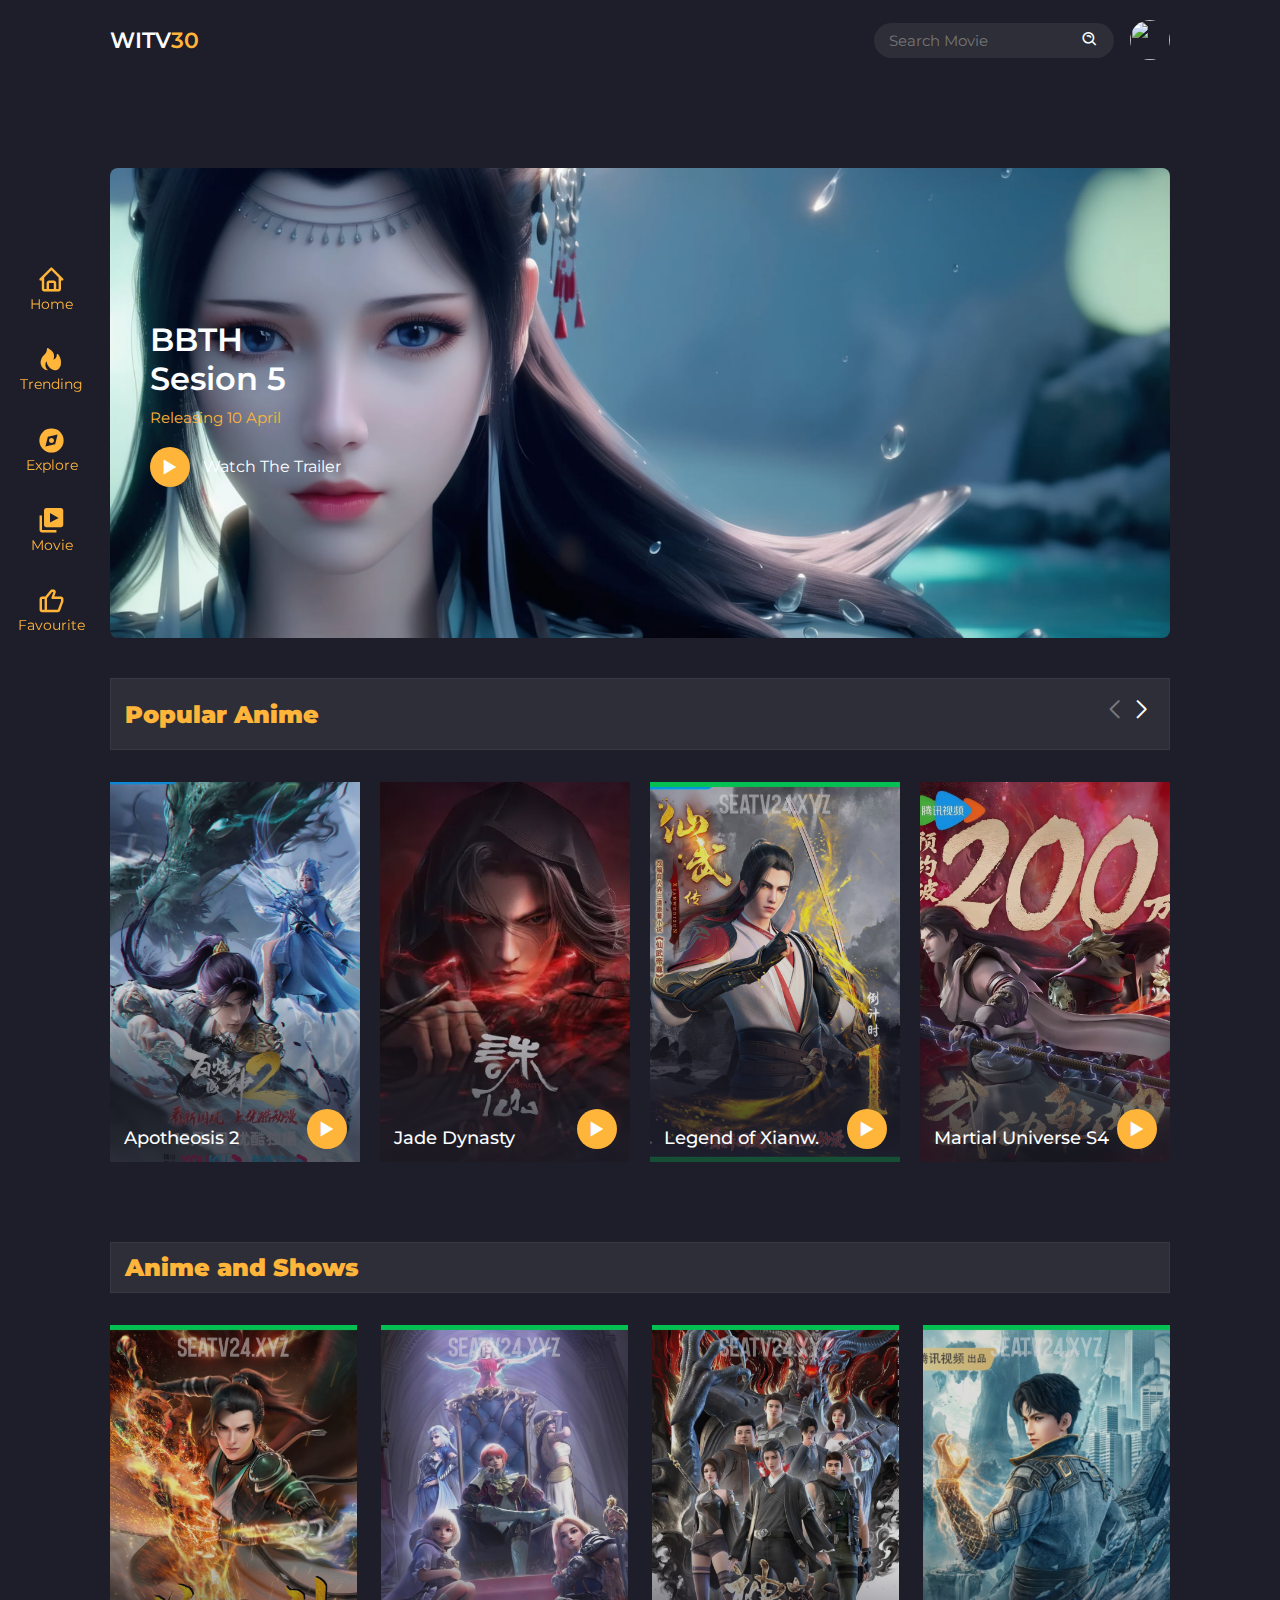
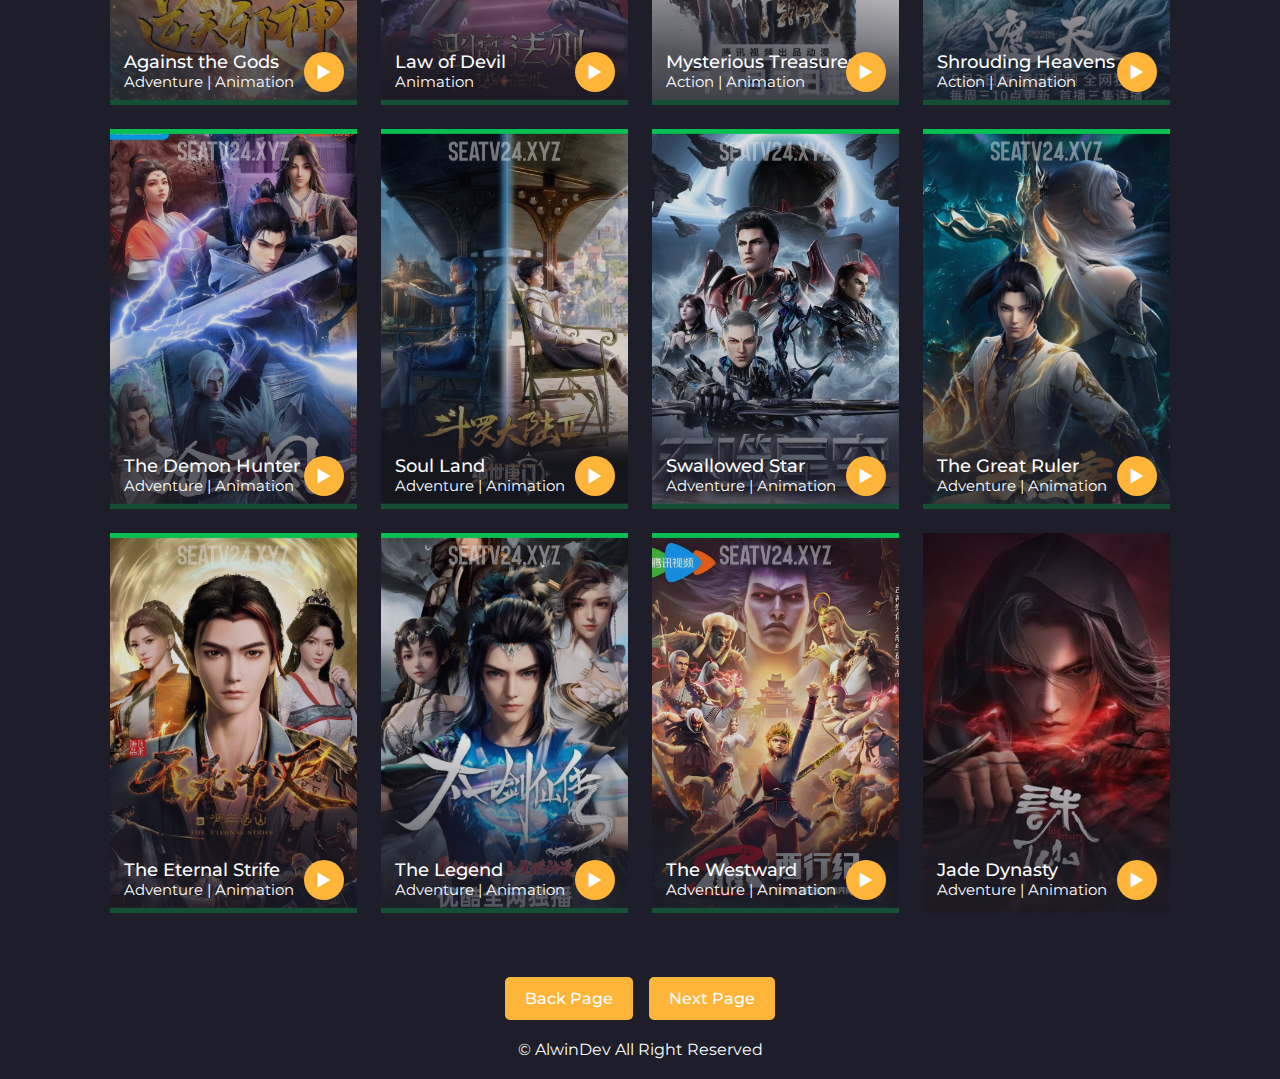
==== pages/pages-1.html @ a7ec6354 "donghua cina" ====
<!DOCTYPE html>
<html lang="en">
<head>
    <meta charset="UTF-8">
    <meta name="viewport" content="width=device-width, initial-scale=1.0">
    <title>Movie</title>
    <!-- link css -->
    <link rel="stylesheet" href="../css/style.css">
    <!-- link untuk swiper css -->
    <link rel="stylesheet" href="../css/swiper-bundle.min.css">



    <!-- link FA icons -->
    <link rel="shortcut icon" href="../img/fav-icon.png" type="image/x-icon">
    <!-- link boxicons -->
    <link href='https://unpkg.com/boxicons@2.1.4/css/boxicons.min.css' rel='stylesheet'>
</head>
<body>
    <!-- header -->
    <header>
        <!-- navbar -->
        <div class="nav container">
            <!-- logo -->
            <a href="../index.html" class="logo">
                WITV<span>30</span>
            </a>
            <!-- Search Box -->
            <div class="search-box">
                <input type="search" name="" id="search" placeholder="Search Movie" search-box2>
                <i class='bx bx-search-alt'></i>
            </div>
            <!-- User  -->
            <a href="#" class="user">
                <img src="../img/user-1.jpg" alt="" class="user-img">
            </a>

            <!-- todo NavBar -->
            <div class="navBar">
                <a href="../index.html" class="nav-link nav-active" >
                    <i class='bx bx-home'></i>
                    <span class="nav-link-title">Home</span>
                </a>
                <a href="../index.html#popular" class="nav-link">
                    <i class='bx bxs-hot'></i>
                    <span class="nav-link-title">Trending</span>
                </a>
                <a href="../index.html#movies" class="nav-link">
                    <i class='bx bxs-compass' ></i>
                    <span class="nav-link-title">Explore</span>
                </a>
                <a href="../movie/movie.html" class="nav-link">
                    <i class='bx bxs-videos'></i>
                    <span class="nav-link-title">Movie</span>
                </a>
                <a href="../favourite/like.html" class="nav-link">
                    <i class='bx bx-like' ></i>
                    <span class="nav-link-title">Favourite</span>
                </a>
            </div>
        </div>
    </header>

    <!-- Home  -->
    <section class="home container" id="home">
        <img src="../images/img/bg/yuyun.jpeg" alt="" class="home-img">
        <div class="home-text">
            <h1 class="home-title">BBTH<br>Sesion 5</h1>
            <p>Releasing 10 April</p>
            <a href="../favourite/pages/xiaoyan.html" class="watch-btn">
                <i class='bx bx-play' ></i>
                <span>Watch The Trailer</span>
            </a>
        </div>
    </section>

    <!--todo Popular Section Start-->
        <section class="popular container" id="popular">

            <div class="heading">
                <h2 class="heading-title">Popular Anime</h2>
                <!-- Swipper -->
                <div class="swiper-btn">
                  <div class="swiper-button-prev"></div>
                  <div class="swiper-button-next"></div>
                  <!-- <div class="swiper-pagination"></div> -->
                </div>
            </div>


            <div class="popular-content swiper">
                <div class="swiper-wrapper">
                    <!-- untuk MOVIES BOX 1 -->
                    <div class="swiper-slide">
                        <div class="movie-box" data-name="spider">
                            <img src="../images/img/Popular/Apotheosis-S2.webp" alt="" class="movie-box-img">
                            <div class="box-text">
                                <h2 class="movie-title">Apotheosis 2</h2>
                                <span class="movie-type"></span>
                                <a href="favourite/pages/apoteosis.html" class="watch-btn play-btn">
                                    <i class='bx bx-play'></i>
                                    
                                </a>
                            </div>
                        </div>
                    </div>
                    <div class="swiper-slide">
                        <div class="movie-box" data-name="spider">
                            <img src="../images/img/Popular/Jade Dynasty.webp" alt="" class="movie-box-img">
                            <div class="box-text">
                                <h2 class="movie-title">Jade Dynasty</h2>
                                <span class="movie-type"></span>
                                <a href="#" class="watch-btn play-btn">
                                    <i class='bx bx-play'></i>
                                    
                                </a>
                            </div>
                        </div>
                    </div>
                    <div class="swiper-slide">
                        <div class="movie-box">
                            <img src="../images/img/Popular/Legend of Xianw.webp" alt="" class="movie-box-img">
                            <div class="box-text">
                                <h2 class="movie-title">Legend of Xianw.</h2>
                                <span class="movie-type"></span>
                                <a href="#" class="watch-btn play-btn">
                                    <i class='bx bx-play'></i>
                                    
                                </a>
                            </div>
                        </div>
                    </div>
                    <div class="swiper-slide">
                        <div class="movie-box">
                            <img src="../images/img/Popular/Martial Universe S4.webp" alt="" class="movie-box-img">
                            <div class="box-text">
                                <h2 class="movie-title">Martial Universe S4</h2>
                                <span class="movie-type"></span>
                                <a href="#" class="watch-btn play-btn">
                                    <i class='bx bx-play'></i>
                                    
                                </a>
                            </div>
                        </div>
                    </div>
                    <div class="swiper-slide">
                        <div class="movie-box" >
                            <img src="../images/img/Popular/martial-god-asura.webp" alt="" class="movie-box-img">
                            <div class="box-text">
                                <h2 class="movie-title">Martial God Asura</h2>
                                <span class="movie-type"></span>
                                <a href="#" class="watch-btn play-btn">
                                    <i class='bx bx-play'></i>
                                    
                                </a>
                            </div>
                        </div>
                    </div>
                    <div class="swiper-slide">
                        <div class="movie-box" >
                            <img src="../images/img/Popular/Mortals-Journey-to-Immortality-2.webp" alt="" class="movie-box-img">
                            <div class="box-text">
                                <h2 class="movie-title">Mortals Journey to Immortality 2</h2>
                                <span class="movie-type"></span>
                                <a href="#" class="watch-btn play-btn">
                                    <i class='bx bx-play'></i>
                                    
                                </a>
                            </div>
                        </div>
                    </div>
                    <div class="swiper-slide">
                        <div class="movie-box" >
                            <img src="../images/img/Popular/Perfect World.webp" alt="" class="movie-box-img">
                            <div class="box-text">
                                <h2 class="movie-title">Perfect World</h2>
                                <span class="movie-type"></span>
                                <a href="#" class="watch-btn play-btn">
                                    <i class='bx bx-play'></i>
                                    
                                </a>
                            </div>
                        </div>
                    </div>
                    <div class="swiper-slide">
                        <div class="movie-box">
                            <img src="../images/img/Popular/Renegade Immortal.webp" alt="" class="movie-box-img">
                            <div class="box-text">
                                <h2 class="movie-title">Renegade Immortal</h2>
                                <span class="movie-type"></span>
                                <a href="#" class="watch-btn play-btn">
                                    <i class='bx bx-play'></i>
                                    
                                </a>
                            </div>
                        </div>
                    </div>
                    <div class="swiper-slide">
                        <div class="movie-box">
                            <img src="../images/img/Popular/xioyan.webp" alt="" class="movie-box-img">
                            <div class="box-text">
                                <h2 class="movie-title">BBTH S5</h2>
                                <span class="movie-type"></span>
                                <a href="favourite/pages/xiaoyan.html" class="watch-btn play-btn">
                                    <i class='bx bx-play'></i>
                                    
                                </a>
                            </div>
                        </div>
                    </div>
    

                  </div>
            </div>
            </div>
        </section>
    <!--todo Popupar Section Start -->

    <!--todo Movies Section Start -->
        <section class="movies container" id="movies">
            <div class="heading">
                <h2 class="heading-title">Anime and Shows</h2>
            </div>
            <!-- Movie Content -->
            <div class="movies-content">
                <!-- Movie Box 1 -->
                <div class="movie-box" data-name="jumanji">
                    <img src="../images/img/doghua/Against-the-Gods.webp" alt="" class="movie-box-img">
                    <div class="box-text">
                        <h2 class="movie-title">Against the Gods</h2>
                        <span class="movie-type">Adventure | Animation</span>
                        <a href="play-page.html" class="watch-btn play-btn">
                            <i class='bx bx-play' ></i>
                        </a>
                    </div>
                </div>
                <!-- Movie Box 2 -->
                <div class="movie-box">
                    <img src="../images/img/doghua/Law of Devil.webp" alt="" class="movie-box-img">
                    <div class="box-text">
                        <h2 class="movie-title">Law of Devil</h2>
                        <span class="movie-type">Animation</span>
                        <a href="" class="watch-btn play-btn">
                            <i class='bx bx-play'></i>
                        </a>
                    </div>
                </div>
                <!-- Movie Box 3 -->
                <div class="movie-box">
                    <img src="../images/img/doghua/Mysterious Treasures.webp" alt="" class="movie-box-img">
                    <div class="box-text">
                        <h2 class="movie-title">Mysterious Treasures</h2>
                        <span class="movie-type">Action | Animation</span>
                        <a href="#" class="watch-btn play-btn">
                            <i class='bx bx-play' ></i>
                        </a>
                    </div>
                </div>
                <!-- Movie Box 4 -->
                <div class="movie-box">
                    <img src="../images/img/doghua/Shrouding-Heavens.webp" alt="" class="movie-box-img">
                    <div class="box-text">
                        <h2 class="movie-title">Shrouding Heavens</h2>
                        <span class="movie-type">Action | Animation</span>
                        <a href="#" class="watch-btn play-btn">
                            <i class='bx bx-play' ></i>
                        </a>
                    </div>
                </div>
                <!-- Movie Box 5 -->
                <div class="movie-box">
                    <img src="../images/img/doghua/The-demon-hunter.webp" alt="" class="movie-box-img">
                    <div class="box-text">
                        <h2 class="movie-title">The Demon Hunter</h2>
                        <span class="movie-type">Adventure | Animation</span>
                        <a href="#" class="watch-btn play-btn">
                            <i class='bx bx-play' ></i>
                        </a>
                    </div>
                </div>
                <!-- Movie Box 6 -->
                <div class="movie-box">
                    <img src="../images/img/doghua/Soul-Land.webp" alt="" class="movie-box-img">
                    <div class="box-text">
                        <h2 class="movie-title">Soul Land</h2>
                        <span class="movie-type">Adventure | Animation</span>
                        <a href="#" class="watch-btn play-btn">
                            <i class='bx bx-play' ></i>
                        </a>
                    </div>
                </div>
                <!-- Movie Box 7 -->
                <div class="movie-box">
                    <img src="../images/img/doghua/Swallowed Star.webp" alt="" class="movie-box-img">
                    <div class="box-text">
                        <h2 class="movie-title">Swallowed Star</h2>
                        <span class="movie-type">Adventure | Animation</span>
                        <a href="#" class="watch-btn play-btn">
                            <i class='bx bx-play' ></i>
                        </a>
                    </div>
                </div>

                <!-- Movie Box 8 -->
                <div class="movie-box">
                    <img src="../images/img/doghua/The Great Ruler S1.webp" alt="" class="movie-box-img">
                    <div class="box-text">
                        <h2 class="movie-title">The Great Ruler</h2>
                        <span class="movie-type">Adventure | Animation</span>
                        <a href="../favourite/pages/greatruller.html" class="watch-btn play-btn">
                            <i class='bx bx-play' ></i>
                        </a>
                    </div>
                </div>
                <!-- Movie Box 9 -->
                <div class="movie-box">
                    <img src="../images/img/doghua/The-Eternal-Strife.webp" alt="" class="movie-box-img">
                    <div class="box-text">
                        <h2 class="movie-title">The Eternal Strife</h2>
                        <span class="movie-type">Adventure | Animation</span>
                        <a href="#" class="watch-btn play-btn">
                            <i class='bx bx-play' ></i>
                        </a>
                    </div>
                </div>
                <!-- Movie Box 10 -->
                <div class="movie-box">
                    <img src="../images/img/doghua/The-Legend.webp" alt="" class="movie-box-img">
                    <div class="box-text">
                        <h2 class="movie-title">The Legend</h2>
                        <span class="movie-type">Adventure | Animation</span>
                        <a href="#" class="watch-btn play-btn">
                            <i class='bx bx-play' ></i>
                        </a>
                    </div>
                </div>
                <!-- Movie Box 11 -->
                <div class="movie-box">
                    <img src="../images/img/doghua/The-Westward.webp" alt="" class="movie-box-img">
                    <div class="box-text">
                        <h2 class="movie-title">The Westward</h2>
                        <span class="movie-type">Adventure | Animation</span>
                        <a href="#" class="watch-btn play-btn">
                            <i class='bx bx-play' ></i>
                        </a>
                    </div>
                </div>
                <!-- Movie Box 12 -->
                <div class="movie-box">
                    <img src="../images/img/Popular/Jade Dynasty.webp" alt="" class="movie-box-img">
                    <div class="box-text">
                        <h2 class="movie-title">Jade Dynasty</h2>
                        <span class="movie-type">Adventure | Animation</span>
                        <a href="../favourite/pages/jade.html" class="watch-btn play-btn">
                            <i class='bx bx-play' ></i>
                        </a>
                    </div>
                </div>

            </div>
        </section>
    <!--todo Movies Section Start -->

    <!-- Next Page -->
    <div class="next-page">
        <a href="../index.html" class="back-btn">Back Page</a>
        <a href="../pages/pages-2.html" class="next-btn">Next Page</a>
    </div>

    <!-- copyright -->
    <div class="copyright">
        <p>&#169; AlwinDev All Right Reserved</p>
    </div>
    
    <!-- link SWIPER JS -->
    <script src="../js/swiper-bundle.min.js"></script>
    <!-- todo link to js -->
    <script src="../js/movie.js"></script>
</body>
</html>
---- css/style.css ----
/* todo Fonts */
@import url('https://fonts.googleapis.com/css2?family=Libre+Baskerville:wght@400;700&family=Montserrat:wght@100;200;300;400;500;600;700&display=swap');
*{
    font-family: 'Montserrat', sans-serif;
    margin: 0;
    padding: 0;
    scroll-behavior: smooth;
    box-sizing: border-box;
    scroll-padding-top: 2rem;
}

/* custom scroll bar */
html::-webkit-scrollbar{
    width: 0.5rem;
    background: transparent;
}
html::-webkit-scrollbar-thumb{
    background: var(--main-color);
}

/* waranac copy */
::selection{
    background: blue;
    color: var(--text-color);
}




/* todo Some Variabel */

:root{
    --main-color: #ffb43a ;
    --hover-color: hsl(37, 94%, 57%);
    --body-color:  #1e1e2a;
    --container-color: #2d2e37;
    --text-color: #fcfeff;
}

a{
    text-decoration: none;
}
li{
    list-style: none;
}
img{
    width: 100%;
}
.bx{
    cursor: pointer;
}
body{
    background-color: var(--body-color);
    color: var(--text-color);
}
.container{
    max-width: 1060px;
    margin: auto;
    width: 100%;
}
.header{
    position: fixed;
    top: 0;
    left: 0;
    width: 100%;
    background: var(--body-color);
    z-index: 100;
}
/* nav */
.nav{
    display: flex;
    align-items: center;
    justify-content: center;
    padding: 20px 0;
}
/* logo */
.logo{
    font-size: 1.4rem;
    color: var(--text-color);
    font-weight: 600;
    text-transform: uppercase;
    margin: 0 auto 0 0;
}
.logo span{
    color: var(--main-color);
}
.search-box {
    max-width: 240px;
    width: 100%;
    display: flex;
    align-items: center;
    column-gap: 0.7rem;
    padding: 8px 15px;
    background: var(--container-color);
    border-radius: 4rem;
    margin-right: 1rem;
    -webkit-border-radius: 4rem;
    -moz-border-radius: 4rem;
    -ms-border-radius: 4rem;
    -o-border-radius: 4rem;
}

.search-box .bx{
    font-size: 1.1rem;
}
.search-box .bx:hover{
    color: var(--main-color);
}

.search-box .search_bx2{
    position: absolute;
    top: 60px;
    width: 210px;
    height: 300px;
    /* border:  1px solid #fff; */
    background: rgb(184, 184, 184, .3);
    border-radius: 10px;
    -webkit-border-radius: 10px;
    -moz-border-radius: 10px;
    -ms-border-radius: 10px;
    -o-border-radius: 10px;
}
.search-box .search_bx2 a{
   text-decoration: none;
   color: #fff;
   width: 100%;
   height: 50px;
   /* border: 1px solid #fff; */
   display: flex;
   align-items: center;
   transition: .3s linear;
   -webkit-transition: .3s linear;
   -moz-transition: .3s linear;
   -ms-transition: .3s linear;
   -o-transition: .3s linear;
}
.search-box  .search_bx2 a:hover{
   background: rgb(184, 184, 184, .6);
}

.search-box .search_bx2 a img{
   width: 30px;
   height: 45px;
   border-radius: 5px;
   -webkit-border-radius: 5px;
   -moz-border-radius: 5px;
   -ms-border-radius: 5px;
   -o-border-radius: 5px;
   margin: 0 5px;
}
.search-box .search_bx2 a .content2{
 color: #fff;
}
.search-box .search_bx2 a .content2 h6{
 font-size: 13px;
}
.search-box .search_bx2 a .content2 p{
    color: rgb(255, 255, 255, .7);
    font-size: 11px;
    font-weight: 500;
}



#search{
    width: 100%;
    border: none;
    outline: none;
    color: var(--text-color);
    background: transparent;
    font-size: 0.938rem;
}

/* User */
.user{
    display: flex;
}
.user-img{
    width: 40px;
    height: 40px;
    border-radius: 50%;
    -webkit-border-radius: 50%;
    -moz-border-radius: 50%;
    -ms-border-radius: 50%;
    -o-border-radius: 50%;
    object-position: center;
}

/* todo Navbar */
.navBar{
    position: fixed;
    top: 50%;
    transform: translateY(-50%);
    -webkit-transform: translateY(-50%);
    -moz-transform: translateY(-50%);
    -ms-transform: translateY(-50%);
    -o-transform: translateY(-50%);
    left: 18px;
    display: flex;
    flex-direction: column;
    row-gap: 2.1rem;
}
.nav-link{
    display: flex;
    flex-direction: column;
    align-items: center;
    color: var(--main-color);
}
.nav-link:hover {
    transition: 0.3s all linear;
    -webkit-transition: 0.3s all linear;
    -moz-transition: 0.3s all linear;
    -ms-transition: 0.3s all linear;
    -o-transition: 0.3s all linear;
    transform: scale(1.1);
    -webkit-transform: scale(1.1);
    -moz-transform: scale(1.1);
    -ms-transform: scale(1.1);
    -o-transform: scale(1.1);
    color: var(--text-color);
}

.nav-link .bx{
    font-size: 1.8rem;
}

.nav-link .nav-link-title{
    font-size: 0.9rem;
    
} 


/* home */
section{
    padding: 3rem 0 2rem;
}

.home{
    position: relative;
    min-height: 470px;
    display: flex;
    align-items: center;
    margin-top: 5rem !important;
    border-radius: 0.5rem;
    -webkit-border-radius: 0.5rem;
    -moz-border-radius: 0.5rem;
    -ms-border-radius: 0.5rem;
    -o-border-radius: 0.5rem;
}

.home .home-img{
    position: absolute;
    width: 100%;
    height: 100%;
    z-index: -1;
    object-fit: cover;
    border-radius: 0.5rem;
    -webkit-border-radius: 0.5rem;
    -moz-border-radius: 0.5rem;
    -ms-border-radius: 0.5rem;
    -o-border-radius: 0.5rem;
}
.home-text{
    padding-left: 40px;
}

.home-title{
    font-size: 2rem;
    font-weight: 600;
}

.home-text p{
    font-size: 0.938rem;
    margin: 10px 0 20px;
    color: var(--main-color);
}
.watch-btn{
    display: flex;
    align-items: center;
    column-gap: 0.8rem;
    color: var(--text-color);
}
.watch-btn .bx{
    font-size: 30px;
    background: var(--main-color);
    width: 40px;
    height: 40px;
    border-radius: 50%;
    -webkit-border-radius: 50%;
    -moz-border-radius: 50%;
    -ms-border-radius: 50%;
    -o-border-radius: 50%;
    display: flex;
    justify-content: center;
    align-items: center;
}

.watch-btn .bx:hover{
    background: var(--hover-color);
}
.watch-btn span{
    font-size: 1rem;
    font-weight: 400;
}

/* tODO Popular Container */
.heading{
    display: flex;
    align-items: center;
    justify-content: space-between;
    background: var(--container-color);
    padding: 8px 14px;
    border: 1px solid hsl(200 100% 99% / 5%);
    margin-bottom: 2rem;
}

.heading-title{
    font-size: 1.5rem;
    font-weight: 1000;
    color: var(--main-color);
}

.movie-box{
    position: relative;
    width: 100%;
    height: 380px;
    overflow: hidden;
}
.movie-box-img{
    width: 100%;
    height: 100%;
    object-fit: cover;
}
.movie-box .box-text{
    position: absolute;
    bottom: 0;
    left: 0;
    width: 100%;
    height: 100%;
    display: flex;
    flex-direction: column;
    justify-content: flex-end;
    padding: 14px;
    background: linear-gradient(8deg, 
    hsl(240 17% 14% /74%) 14%,
    hsl(240 17% 14% /14%) 44% );
    overflow: hidden;
}
 .movie-title{
    font-size: 1.1rem;
    font-weight: 500;
}

.movie-type{
    font-size: 0.938rem;   
}
.play-btn{
    position: absolute;
    bottom: 0.8rem;
    right: 0.8rem;
}

/* Swiper Btns */
.swiper-btn{
    display: flex;
}

.swiper-button-prev,
.swiper-button-next{
    position: static !important;
    margin: 0 0 10px !important;
}
.swiper-button-prev::after,
.swiper-button-next::after{
   color: var(--text-color);
   font-size: 18px !important;
   font-weight: 700;
}

.movies .heading{
    padding: 10px 14px;
}
.movies-content{
    display: grid;
    grid-template-columns: repeat(auto-fit, minmax(247px, 1fr));
    gap: 1.5rem;
}
.movies-content .movie-box:hover .movie-box-img{
    transform: scale(1.1);
    -webkit-transform: scale(1.1);
    -moz-transform: scale(1.1);
    -ms-transform: scale(1.1);
    -o-transform: scale(1.1);
    transition: 0.5s;
    -webkit-transition: 0.5s;
    -moz-transition: 0.5s;
    -ms-transition: 0.5s;
    -o-transition: 0.5s;
}

/* Next Page */
.next-page{
    display: flex;
    align-items: center;
    justify-content: center;
    margin-top: 2rem;
}


.next-page .next-btn{
    background-color: var(--main-color);
    padding: 12px 20px;
    color: var(--text-color);
    font-weight: 500;
    border-radius: 5px;
    -webkit-border-radius: 5px;
    -moz-border-radius: 5px;
    -ms-border-radius: 5px;
    -o-border-radius: 5px;
}
.next-page .back-btn{
    background-color: var(--main-color);
    padding: 12px 20px;
    color: var(--text-color);
    font-weight: 500;
    border-radius: 5px;
    -webkit-border-radius: 5px;
    -moz-border-radius: 5px;
    -ms-border-radius: 5px;
    -o-border-radius: 5px;
    margin-right: 1rem;
}
.next-btn:hover{
    background-color: var(--hover-color);
    transition: 0.3s all linear;
    -webkit-transition: 0.3s all linear;
    -moz-transition: 0.3s all linear;
    -ms-transition: 0.3s all linear;
    -o-transition: 0.3s all linear;
}


/* copyright */
.copyright{
    text-align: center;
    padding: 20px;
}


.play-container{
    position: relative;
    min-height: 540px;
    margin-top: 5rem !important;
}
.play-img{
    position: absolute;
    width: 100%;
    height: 100%;
    object-fit: cover;
    object-position: center;
    z-index: -1;
}
.play-text{
    position: absolute;
    bottom: 0;
    left: 0;
    width: 100%;
    height: 100%;
    display: flex;
    flex-direction: column;
    justify-content: flex-end;
    padding: 40px;
    background: linear-gradient(8deg, 
    hsl(240 17% 14% /74%) 14%,
    hsl(240 17% 14% /14%) 44% );
}
.play-text{
    font-size: 1.5rem;
    font-weight: 600;
}
.rating{
    display: flex;
    align-items: center;
    column-gap: 2px;
    font-size: 1.1rem;
    color: var(--main-color);
    margin-top: 4px;
}
.tags{
    display: flex;
    align-items: center;
    column-gap: 8px;
    margin: 1rem 0;
}
.tags span{
    background: var(--container-color);
    padding: 0 4px;
}

.play-movie{
    position: absolute;
    bottom: 18rem;
    right: 10rem;
    display: flex !important;
    align-items: center;
    justify-content: center;
    width: 45px;
    height: 45px;
    border-radius: 50%;
    -webkit-border-radius: 50%;
    -moz-border-radius: 50%;
    -ms-border-radius: 50%;
    -o-border-radius: 50%;
    background-color: var(--main-color);
    font-size: 24px;
    animation: animate 2s linear infinite;
    -webkit-animation: animate 2s linear infinite;
}
@keyframes animate{
    0%{
        box-shadow: 0 0 0 0 rgba(255, 180, 58, 0.7);
    }
    40%{
        box-shadow: 0 0 0 50px rgba(255, 193, 7 , 0);
    }
    80%{
        box-shadow: 0 0 0 50px rgba(255, 193, 7, 0);
    }
    100%{
        box-shadow: 0 0 0 rgba(255, 193, 7,0);
    }
}

/* video*/

.video-container{
    position: fixed;
    top: 0;
    left: 0;
    /* display: flex; */
    display: none;
    align-items: center;
    justify-content: center;
    width: 100%;
    height: 100vh;
    background: hsl(234 10% 20% / 60%);
    z-index: 400;
}
.video-container.show-video{
    display: flex;
}
.video-box{
    position: relative;
    width: 60%;
}

.video-box #myvideo{
    width: 100%;
    aspect-ratio: 16/9;
}
.close-video{
    position: absolute;
    top: -3rem;
    right: 0;
    font-size: 40px;
    color: var(--main-color);
}
.close-video:hover{
    color: red;
}

/* About Movie */
.about-movie{
    margin-top: 2rem !important;
    justify-content: center;
    align-items: center;
    text-align: center;
}
.about-movie h2{
    font-size: 2rem;
    font-weight: 600;
    color: var(--main-color);
}
.about-movie p{
    max-width: 100%;
    font-size: 0.938rem;
    margin-top: 1rem;
}


.cast-heading{
    font-size: 1.2rem;
    font-weight: 600;
    margin-bottom: 1rem;
    color: var(--main-color);
    margin-top: 1rem;
}
.cast{
    display: grid;
    grid-template-columns: repeat(auto-fit, minmax(150px, 150px));
    gap: 1rem;
    justify-content: center;
}

.cast-img{
    width: 150px;
    height: 180px;
    object-fit: cover;
    object-position: center;
    border-radius: 5px;
    -webkit-border-radius: 5px;
    -moz-border-radius: 5px;
    -ms-border-radius: 5px;
    -o-border-radius: 5px;
}


/* Downloah Movie */
.download{
    max-width: 800px;
    width: 1005;
    margin: auto;
    display: grid;
    justify-content: center;
    margin-top: 2rem;
}

.download-title{
    text-align: center;
    font-size: 1.4rem;
    font-weight: 500;
    margin: 1.6rem 0;
    color: var(--main-color);
}
.download-links{
    display: grid;
    grid-template-columns: repeat(3, 1fr);
    gap: 10px;
    margin-bottom: 2rem;
}

.download-links a{
    text-align: center;
    background: var(--main-color);
    padding: 12px 24px;
    color: var(--body-color);
    letter-spacing: 1px;
    font-weight: 500;
    cursor: pointer;
}

.download-links a:hover{
    background-color: var(--hover-color);
}


/* Untuk responsive */
@media(max-width: 1170px){
    .navBar{
        bottom: 0;
        left: 0;
        right: 0;
        top: auto;
        z-index: 55;
        transform: translateY(0);
        -webkit-transform: translateY(0);
        -moz-transform: translateY(0);
        -ms-transform: translateY(0);
        -o-transform: translateY(0);
        flex-direction: row;
        justify-content: space-evenly;
        row-gap: 1px;
        padding: 10px;
        border-top: 1px solid hsl(200 100% 99% / 5%);
        background: linear-gradient(
            8deg, 
            hsl(240 17% 14% / 100%) 5%,
            hsl(240 17% 14% /90%) 100%);
    }
    .navBar .nav-link .bx{
        font-size: 1.5rem;
    }
    .copyright{
        margin-bottom: 4rem;
    }
}

@media(max-width: 1060px){
    .container{
        margin: 0 auto;
        width: 95%;
    }
}

@media(max-width: 991px){
    .movie-box{
        height: 340px;
    }
    .movies-content{
        grid-template-columns: repeat(auto-fit, minmax(214px, 1fr));
    }
}

@media(max-width: 888px){
    .nav{
        padding: 14px 0;
    }
    .home{
        min-height: 440px;
        margin-top: 4rem !important;
    }
    .home-text{
        padding-left: 25px;
    }
    .home-title{
        font-size: 1.6rem;
    }
    .watch-btn span{
        font-weight: 0.9rem;
    }
    .movie-title{
        font-size: 1rem;
        padding-right: 30px;
    }
    .play-container{
        min-height: 440px;
        margin-top: 4rem !important;
    }
    .play-movie{
        bottom: 14rem;
        right: 4rem;
    }
    .cast{
        justify-content: center;
    }
}

/* For Medium Devices / Tablet Ets */
@media(max-width : 768px){
    .nav{
        padding: 11px;
    }
    .logo{
        font-size: 1.2rem;
    }
    section{
        padding: 2rem 0;
    }
    .home-img{
        object-position: left;
    }
    .movie-type{
        font-size: 0.875rem;
        margin-top: 2px;
    }
    .tags span,
    .about-movie p{
        font-size: 0.875rem;
    }
    p{
        font-size: 0.875rem;
    }
    .play-text h2,
    .about-movie h2{
        font-size: 1.3rem;
    }
    .play-movie {
        bottom: 10rem;
        right: 2rem;
    }
}
@media(max-width: 514px){
    .home{
        min-height: 300px;
    }
    .heading{
        padding: 2px 14px;
    }
    .heading-title{
        font-size: 1rem;
    }
    .play-text{
        padding: 20px;
    }
    .play-movie{
        bottom: 4rem;
    }
    .video-box{
        width: 94%;
    }
    .cast-heading{
        font-size: 1.1rem;
    }
    .cast-title{
        font-size: 0.9rem;
    }
}

@media(max-width: 408px){
    * {
        scroll-padding-top: 5rem ;
    }
    .nav {
        display: grid;
        grid-template-columns: 1fr;
        grid-template-rows: 1fr 1fr;
        row-gap: 5px;
    }
    .search-box{
        max-width: 100%;
        width: 100%;
        border-radius: 4px;
        -webkit-border-radius: 4px;
        -moz-border-radius: 4px;
        -ms-border-radius: 4px;
        -o-border-radius: 4px;
        order: 3;
        grid-column-start: 1;
        grid-column-end: 3;
    }
    .home, 
    .play-container{
           margin-top: 2rem !important;
    }
    .movie-box{
        height: 300px;
    }
    .movies-content{
        grid-template-columns: repeat(auto-fit, minmax(150px, 1fr));
        gap: 1rem;
    }
}

/* for small Devices */
@media(max-width: 370px){
    .home{
        min-height: 300px;
    }
    .movie-box{
        height: 285px;
    }
    .user-img,
    .watch-btn .bx{
        width: 35px;
        height: 35px;
    }
    .navBar{
        justify-content: space-around;
        padding: 8px 0;
    }
    .nav-link .bx{
        font-size: 1.4rem;
    }
    .download-links{
        grid-template-columns: 1fr;
    }
}
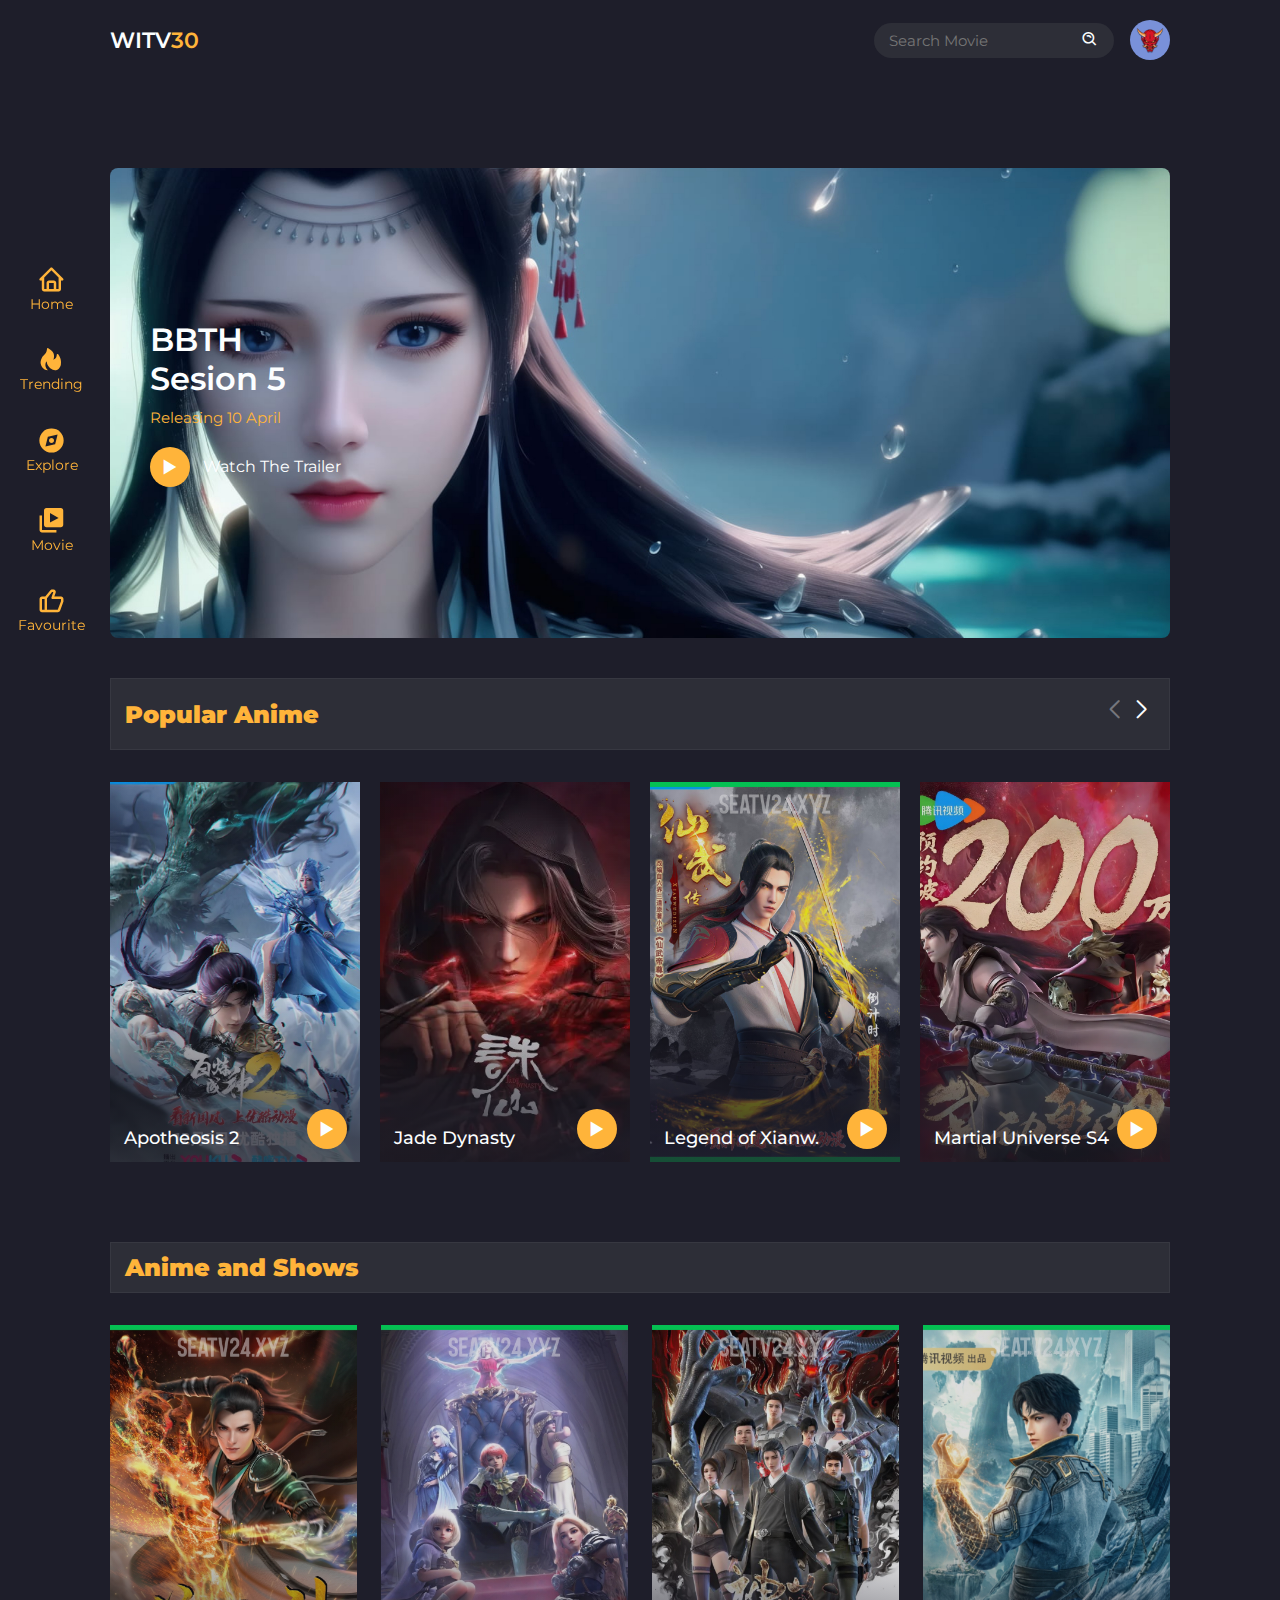
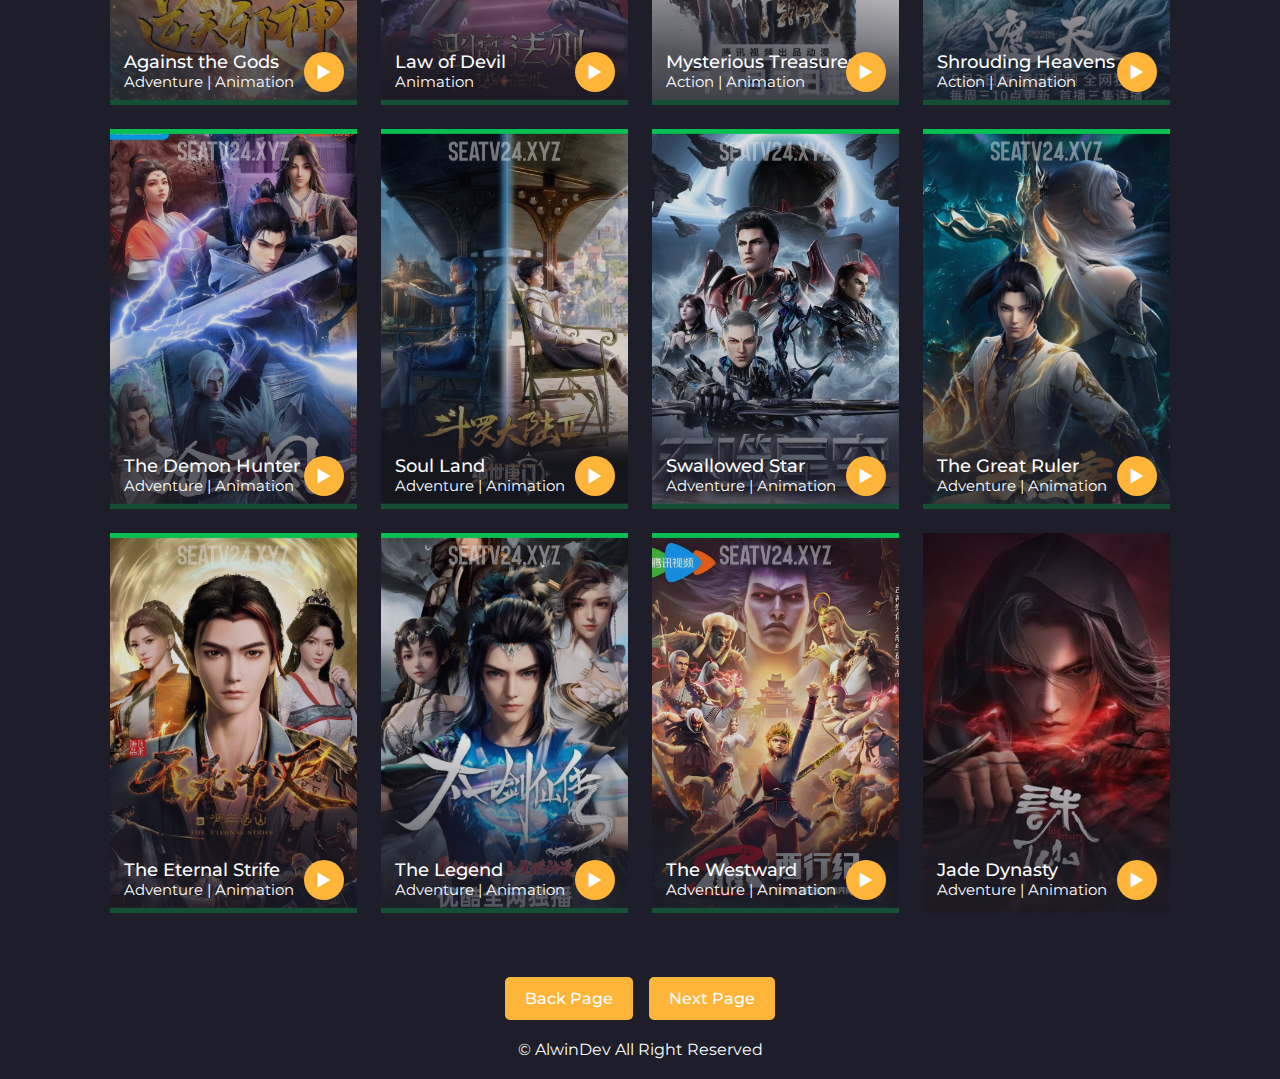
==== commit f4aed441: "edit logo" ====
--- a/pages/pages-1.html
+++ b/pages/pages-1.html
@@ -32,7 +32,7 @@
             </div>
             <!-- User  -->
             <a href="#" class="user">
-                <img src="../img/user-1.jpg" alt="" class="user-img">
+                <img src="../images/logo/vecteezy_oni-japanese-devil-mask-vector-illustration-eps-10_6296958.jpg" alt="" class="user-img">
             </a>
 
             <!-- todo NavBar -->
